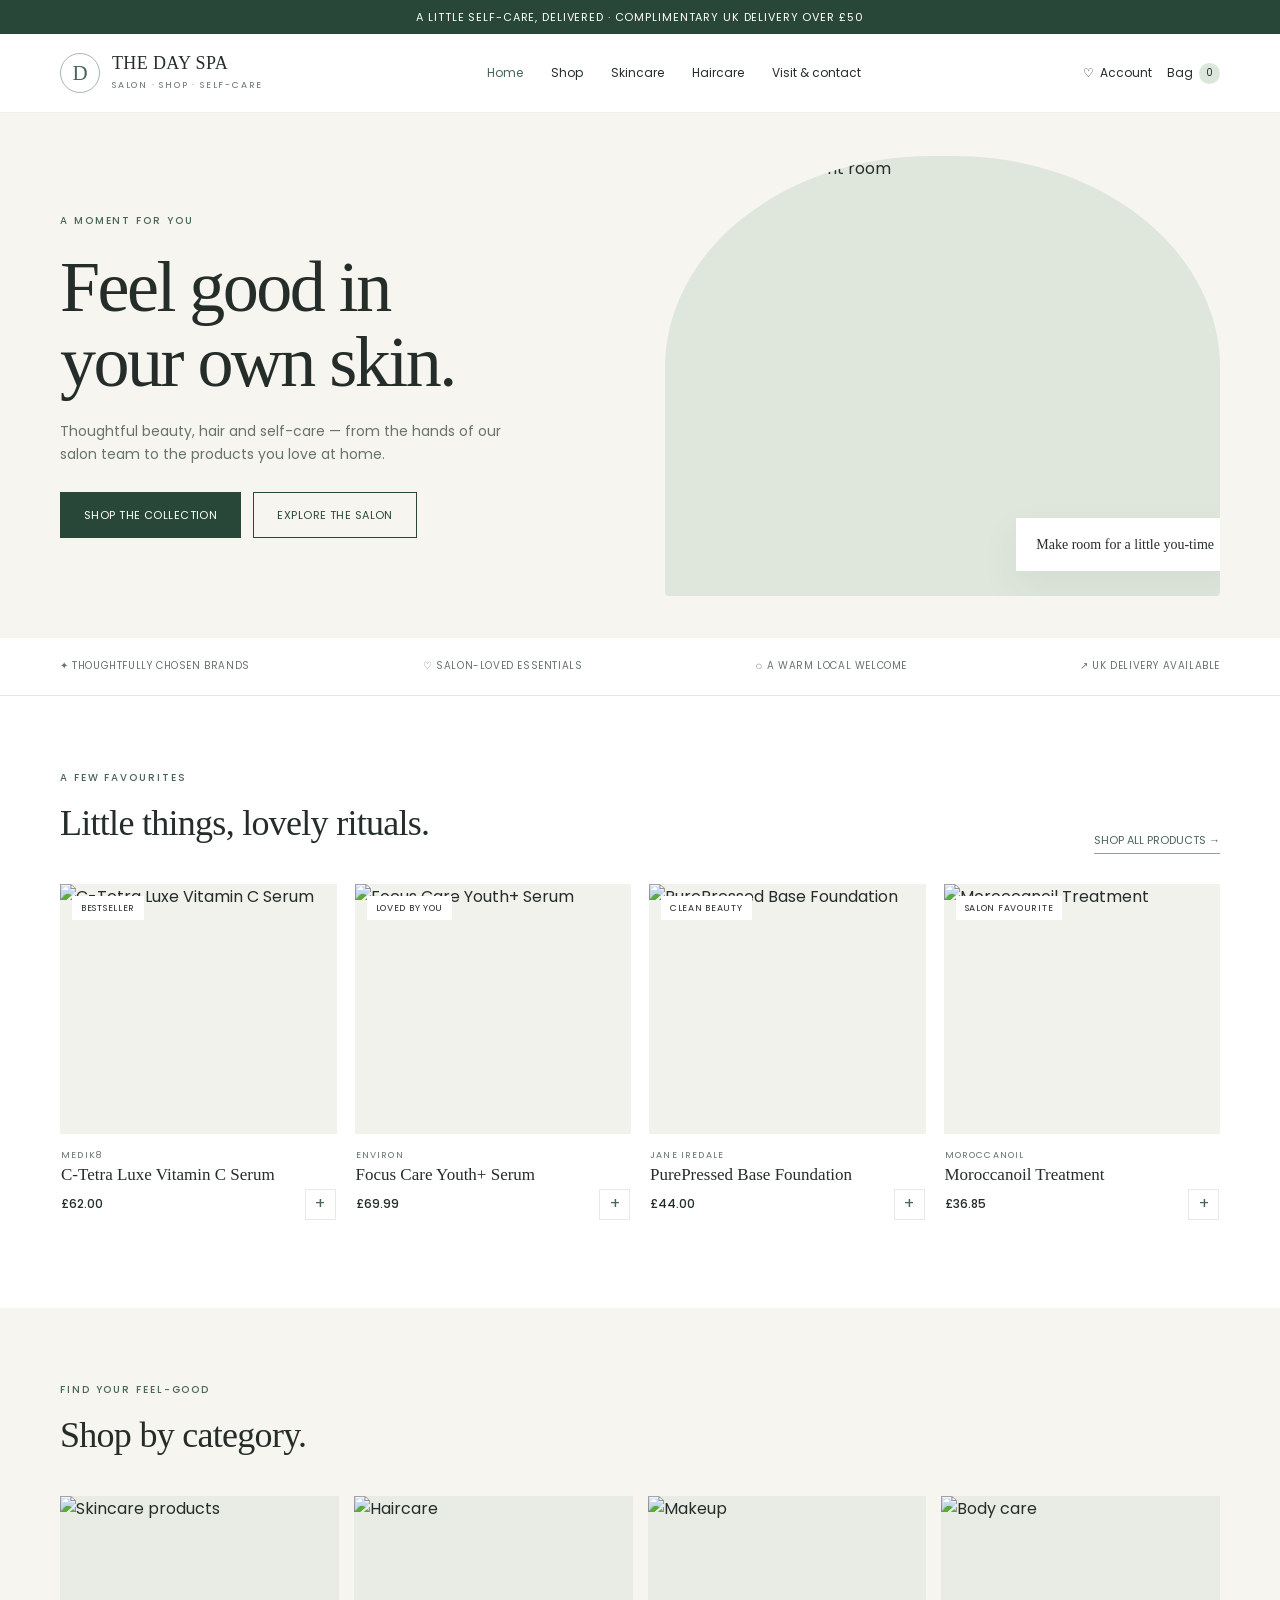
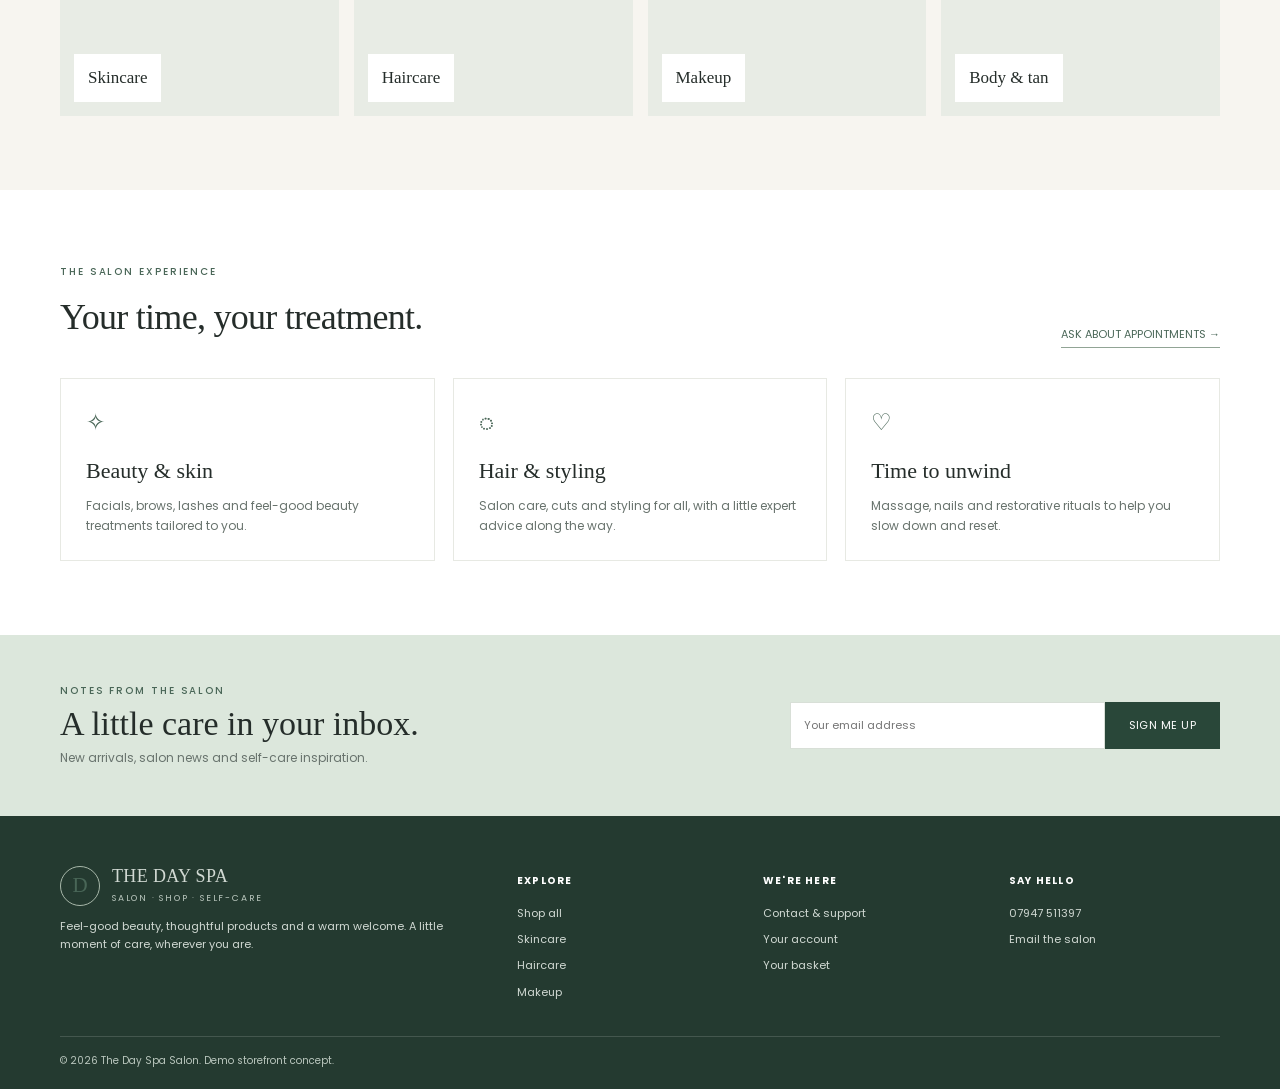
==== index.html @ 095abe60 "Add files via upload" ====
<!doctype html>
<html lang="en-GB">
  <head>
    <meta charset="utf-8">
    <meta name="viewport" content="width=device-width,initial-scale=1">
    <title>
      The Day Spa Salon | Beauty, Hair & Self-care
    </title>
    <link rel="preconnect" href="https://fonts.googleapis.com">
    <link rel="preconnect" href="https://fonts.gstatic.com" crossorigin>
    <link href="https://fonts.googleapis.com/css2?family=Poppins:wght@300;400;500;600&display=swap" rel="stylesheet">
    <link rel="stylesheet" href="styles.css">
    <script defer src="app.js">
    </script>
  </head>
  <body>
    <div class="announcement">
      A LITTLE SELF-CARE, DELIVERED · COMPLIMENTARY UK DELIVERY OVER £50
    </div>
    <header class="header">
      <div class="wrap headrow">
        <button class="menu-btn" data-menu aria-label="Open menu">
          ☰
        </button>
        <a class="brand" href="index.html">
          <span class="brandmark">
            D
          </span>
          <span class="brandname">
            THE DAY SPA
            <small>
              SALON · SHOP · SELF-CARE
            </small>
          </span>
        </a>
        <nav class="nav">
          <a class="active" href="index.html">
            Home
          </a>
          <a href="catalogue.html">
            Shop
          </a>
          <a href="catalogue.html?category=Skincare">
            Skincare
          </a>
          <a href="catalogue.html?category=Haircare">
            Haircare
          </a>
          <a href="support.html">
            Visit &amp; contact
          </a>
          <a class="mobile-account" href="account.html">
            Account
          </a>
        </nav>
        <div class="head-actions">
          <a class="iconlink account-link" href="account.html">
            ♡
            <span>
              Account
            </span>
          </a>
          <a class="iconlink" href="basket.html">
            Bag
            <span class="cartcount" data-cart-count>
              0
            </span>
          </a>
        </div>
      </div>
    </header>
    <main>
      <section class="hero">
        <div class="wrap hero-grid">
          <div class="hero-copy">
            <div class="eyebrow">
              A moment for you
            </div>
            <h1>
              Feel good in
              <br>
              your own skin.
            </h1>
            <p>
              Thoughtful beauty, hair and self-care — from the hands of our salon team to the products you love at home.
            </p>
            <div class="hero-buttons">
              <a class="btn" href="catalogue.html">
                SHOP THE COLLECTION
              </a>
              <a class="btn light" href="#salon">
                EXPLORE THE SALON
              </a>
            </div>
          </div>
          <div class="hero-image">
            <img src="https://images.unsplash.com/photo-1600334129128-685c5582fd35?auto=format&amp;fit=crop&amp;w=1100&amp;q=85" alt="Calm spa treatment room">
            <div class="hero-note">
              Make room for a little you-time
            </div>
          </div>
        </div>
      </section>
      <div class="trust">
        <div class="wrap trustrow">
          <span>
            ✦ Thoughtfully chosen brands
          </span>
          <span>
            ♡ Salon-loved essentials
          </span>
          <span>
            ◌ A warm local welcome
          </span>
          <span>
            ↗ UK delivery available
          </span>
        </div>
      </div>
      <section class="section">
        <div class="wrap">
          <div class="section-head">
            <div>
              <div class="eyebrow">
                A few favourites
              </div>
              <h2>
                Little things, lovely rituals.
              </h2>
            </div>
            <a class="text-link" href="catalogue.html">
              SHOP ALL PRODUCTS →
            </a>
          </div>
          <div class="grid" id="featured-products">
          </div>
        </div>
      </section>
      <section class="section soft">
        <div class="wrap">
          <div class="section-head">
            <div>
              <div class="eyebrow">
                Find your feel-good
              </div>
              <h2>
                Shop by category.
              </h2>
            </div>
          </div>
          <div class="category-grid">
            <a class="category-tile" href="catalogue.html?category=Skincare">
              <img src="https://images.unsplash.com/photo-1608248543803-ba4f8c70ae0b?auto=format&amp;fit=crop&amp;w=700&amp;q=80" alt="Skincare products">
              <span>
                Skincare
              </span>
            </a>
            <a class="category-tile" href="catalogue.html?category=Haircare">
              <img src="https://images.unsplash.com/photo-1527799820374-dcf8d9d4a388?auto=format&amp;fit=crop&amp;w=700&amp;q=80" alt="Haircare">
              <span>
                Haircare
              </span>
            </a>
            <a class="category-tile" href="catalogue.html?category=Makeup">
              <img src="https://images.unsplash.com/photo-1596462502278-27bfdc403348?auto=format&amp;fit=crop&amp;w=700&amp;q=80" alt="Makeup">
              <span>
                Makeup
              </span>
            </a>
            <a class="category-tile" href="catalogue.html?category=Body%20%26%20Tan">
              <img src="https://images.unsplash.com/photo-1611930022073-b7a4ba5fcccd?auto=format&amp;fit=crop&amp;w=700&amp;q=80" alt="Body care">
              <span>
                Body &amp; tan
              </span>
            </a>
          </div>
        </div>
      </section>
      <section class="section" id="salon">
        <div class="wrap">
          <div class="section-head">
            <div>
              <div class="eyebrow">
                The salon experience
              </div>
              <h2>
                Your time, your treatment.
              </h2>
            </div>
            <a href="support.html" class="text-link">
              ASK ABOUT APPOINTMENTS →
            </a>
          </div>
          <div class="service-grid">
            <article class="service-card">
              <div class="service-icon">
                ✧
              </div>
              <h3>
                Beauty &amp; skin
              </h3>
              <p>
                Facials, brows, lashes and feel-good beauty treatments tailored to you.
              </p>
            </article>
            <article class="service-card">
              <div class="service-icon">
                ◌
              </div>
              <h3>
                Hair &amp; styling
              </h3>
              <p>
                Salon care, cuts and styling for all, with a little expert advice along the way.
              </p>
            </article>
            <article class="service-card">
              <div class="service-icon">
                ♡
              </div>
              <h3>
                Time to unwind
              </h3>
              <p>
                Massage, nails and restorative rituals to help you slow down and reset.
              </p>
            </article>
          </div>
        </div>
      </section>
      <section class="newsletter">
        <div class="wrap newsrow">
          <div>
            <div class="eyebrow">
              Notes from the salon
            </div>
            <h2>
              A little care in your inbox.
            </h2>
            <p>
              New arrivals, salon news and self-care inspiration.
            </p>
          </div>
          <form class="subscribe" data-feedback-form="subscribe">
            <input required type="email" placeholder="Your email address" aria-label="Email address">
            <button class="btn">
              SIGN ME UP
            </button>
            <div class="notice hidden">
            </div>
          </form>
        </div>
      </section>
    </main>
    <footer class="footer">
      <div class="wrap">
        <div class="footer-grid">
          <div>
            <a class="brand" href="index.html">
              <span class="brandmark">
                D
              </span>
              <span class="brandname">
                THE DAY SPA
                <small>
                  SALON · SHOP · SELF-CARE
                </small>
              </span>
            </a>
            <p>
              Feel-good beauty, thoughtful products and a warm welcome. A little moment of care, wherever you are.
            </p>
          </div>
          <div>
            <h4>
              Explore
            </h4>
            <div class="foot-links">
              <a href="catalogue.html">
                Shop all
              </a>
              <a href="catalogue.html?category=Skincare">
                Skincare
              </a>
              <a href="catalogue.html?category=Haircare">
                Haircare
              </a>
              <a href="catalogue.html?category=Makeup">
                Makeup
              </a>
            </div>
          </div>
          <div>
            <h4>
              We're here
            </h4>
            <div class="foot-links">
              <a href="support.html">
                Contact &amp; support
              </a>
              <a href="account.html">
                Your account
              </a>
              <a href="basket.html">
                Your basket
              </a>
            </div>
          </div>
          <div>
            <h4>
              Say hello
            </h4>
            <div class="foot-links">
              <a href="tel:07947511397">
                07947 511397
              </a>
              <a href="mailto:hello@thedayspasalon.co.uk">
                Email the salon
              </a>
            </div>
          </div>
        </div>
        <div class="copyright">
          ©
          <span data-year>
          </span>
          The Day Spa Salon. Demo storefront concept.
        </div>
      </div>
    </footer>
    <div class="toast">
    </div>
  </body>
</html>
---- styles.css ----
:root {
  --ink:#252d2a;
  --muted:#68736d;
  --cream:#f7f5f0;
  --sage:#dce7dc;
  --green:#496657;
  --deep:#294739;
  --line:#e7e9e3;
  --white:#fff;
  --rose:#dca79c;
  --shadow:0 16px 40px #243d3010
}
* {
  box-sizing:border-box
}
html {
  scroll-behavior:smooth
}
body {
  margin:0;
  font-family:'Poppins',sans-serif;
  color:var(--ink);
  background:#fff;
  line-height:1.65
}
button,input,textarea,select {
  font:inherit
}
a {
  color:inherit;
  text-decoration:none
}
img {
  display:block;
  max-width:100%
}
.wrap {
  width:min(1160px,calc(100% - 44px));
  margin:auto
}
.announcement {
  background:var(--deep);
  color:#fff;
  text-align:center;
  padding:8px 16px;
  font-size:11px;
  letter-spacing:.08em
}
.header {
  background:#fff;
  position:sticky;
  top:0;
  z-index:20;
  border-bottom:1px solid #eef0eb
}
.headrow {
  height:78px;
  display:flex;
  align-items:center;
  justify-content:space-between;
  gap:28px
}
.brand {
  display:flex;
  align-items:center;
  gap:12px;
  min-width:205px
}
.brandmark {
  width:40px;
  height:40px;
  border:1px solid #a8b8aa;
  border-radius:50%;
  display:grid;
  place-items:center;
  color:var(--green);
  font-family:Georgia,serif;
  font-size:21px
}
.brandname {
  font-family:Georgia,serif;
  line-height:1.1;
  font-size:18px;
  letter-spacing:.02em
}
.brandname small {
  display:block;
  font:9px Poppins,sans-serif;
  letter-spacing:.2em;
  color:var(--muted);
  margin-top:5px
}
.nav {
  display:flex;
  gap:28px;
  align-items:center;
  font-size:12px
}
.nav a:hover,.nav a.active {
  color:var(--green)
}
.head-actions {
  display:flex;
  gap:15px;
  align-items:center;
  font-size:12px
}
.iconlink {
  display:flex;
  gap:6px;
  align-items:center
}
.cartcount {
  border-radius:50%;
  background:var(--sage);
  min-width:21px;
  height:21px;
  display:inline-grid;
  place-items:center;
  font-size:10px
}
.menu-btn {
  display:none;
  border:0;
  background:none;
  font-size:23px
}
.hero {
  background:var(--cream);
  overflow:hidden
}
.hero-grid {
  display:grid;
  grid-template-columns:1fr 1fr;
  min-height:525px;
  align-items:center;
  gap:50px
}
.hero-copy {
  padding:70px 0
}
.eyebrow {
  font-size:10px;
  text-transform:uppercase;
  letter-spacing:.19em;
  color:var(--green);
  font-weight:500
}
.hero h1 {
  font-family:Georgia,serif;
  font-size:clamp(43px,6vw,72px);
  font-weight:400;
  line-height:1.04;
  letter-spacing:-.035em;
  margin:20px 0
}
.hero p {
  max-width:460px;
  color:var(--muted);
  font-size:14px
}
.btn {
  display:inline-flex;
  align-items:center;
  justify-content:center;
  background:var(--deep);
  color:white;
  border:1px solid var(--deep);
  padding:13px 23px;
  font-size:11px;
  letter-spacing:.04em;
  cursor:pointer;
  transition:.2s
}
.btn:hover {
  background:#3e604b
}
.btn.light {
  background:transparent;
  color:var(--deep)
}
.btn.small {
  padding:10px 15px
}
.hero-buttons {
  display:flex;
  gap:12px;
  margin-top:26px;
  flex-wrap:wrap
}
.hero-image {
  height:440px;
  position:relative;
  border-radius:48% 48% 4px 4px;
  overflow:hidden;
  background:#dfe7dc
}
.hero-image img {
  width:100%;
  height:100%;
  object-fit:cover
}
.hero-note {
  position:absolute;
  right:-14px;
  bottom:25px;
  background:white;
  padding:15px 20px;
  box-shadow:var(--shadow);
  font-family:Georgia,serif;
  font-size:14px
}
.trust {
  border-bottom:1px solid var(--line);
  padding:20px 0
}
.trustrow {
  display:flex;
  justify-content:space-between;
  gap:20px;
  text-align:center;
  color:var(--muted);
  font-size:10px;
  letter-spacing:.06em;
  text-transform:uppercase
}
.trustrow span {
  display:flex;
  align-items:center;
  gap:9px
}
.section {
  padding:74px 0
}
.section.soft {
  background:var(--cream)
}
.section-head {
  display:flex;
  justify-content:space-between;
  align-items:end;
  gap:20px;
  margin-bottom:30px
}
.section h2,.page-title {
  font-family:Georgia,serif;
  font-weight:400;
  letter-spacing:-.02em
}
.section h2 {
  font-size:36px;
  margin:8px 0 0
}
.text-link {
  font-size:11px;
  color:var(--green);
  border-bottom:1px solid #91a495;
  padding-bottom:3px
}
.grid {
  display:grid;
  grid-template-columns:repeat(4,1fr);
  gap:18px
}
.product-card {
  min-width:0
}
.product-img {
  display:block;
  height:250px;
  background:#f2f2ec;
  position:relative;
  overflow:hidden
}
.product-img img {
  width:100%;
  height:100%;
  object-fit:cover;
  transition:transform .5s
}
.product-card:hover .product-img img {
  transform:scale(1.04)
}
.badge {
  position:absolute;
  top:12px;
  left:12px;
  background:#fff;
  padding:5px 9px;
  font-size:9px;
  letter-spacing:.08em;
  text-transform:uppercase
}
.product-info {
  padding:14px 1px
}
.product-brand {
  font-size:9px;
  color:var(--muted);
  letter-spacing:.13em;
  text-transform:uppercase
}
.product-title {
  font-family:Georgia,serif;
  font-size:17px;
  line-height:1.35;
  margin:5px 0 8px
}
.price {
  font-size:12px;
  font-weight:500
}
.card-bottom {
  display:flex;
  align-items:center;
  justify-content:space-between
}
.add-mini {
  width:31px;
  height:31px;
  border:1px solid var(--line);
  background:#fff;
  color:var(--green);
  cursor:pointer
}
.add-mini:hover {
  background:var(--sage)
}
.category-grid {
  display:grid;
  grid-template-columns:repeat(4,1fr);
  gap:15px
}
.category-tile {
  height:220px;
  position:relative;
  overflow:hidden;
  background:#e8ece5
}
.category-tile img {
  width:100%;
  height:100%;
  object-fit:cover;
  transition:.4s
}
.category-tile:hover img {
  transform:scale(1.04)
}
.category-tile span {
  position:absolute;
  bottom:14px;
  left:14px;
  background:white;
  padding:10px 14px;
  font-family:Georgia,serif;
  font-size:17px
}
.service-grid {
  display:grid;
  grid-template-columns:repeat(3,1fr);
  gap:18px
}
.service-card {
  padding:25px;
  border:1px solid var(--line);
  background:white
}
.service-icon {
  font-size:23px;
  color:var(--green)
}
.service-card h3 {
  font-family:Georgia,serif;
  font-weight:400;
  font-size:22px;
  margin:12px 0 6px
}
.service-card p {
  font-size:12px;
  color:var(--muted);
  margin:0
}
.newsletter {
  background:var(--sage);
  padding:48px 0
}
.newsrow {
  display:flex;
  align-items:center;
  justify-content:space-between;
  gap:28px
}
.newsrow h2 {
  font:34px Georgia,serif;
  margin:5px 0
}
.newsrow p {
  font-size:12px;
  color:var(--muted);
  margin:0
}
.subscribe {
  display:flex;
  max-width:430px;
  width:100%
}
.subscribe input {
  flex:1;
  min-width:0;
  background:#fff;
  border:1px solid #d8dfd7;
  padding:13px;
  font-size:11px
}
.footer {
  background:#243a30;
  color:white;
  padding:50px 0 20px
}
.footer-grid {
  display:grid;
  grid-template-columns:2fr 1fr 1fr 1fr;
  gap:35px
}
.footer .brandname small {
  color:#b9c6bd
}
.footer p,.footer a {
  font-size:11px;
  color:#d1d9d3
}
.footer h4 {
  font-size:10px;
  text-transform:uppercase;
  letter-spacing:.12em;
  margin:7px 0 15px
}
.foot-links {
  display:grid;
  gap:8px
}
.copyright {
  border-top:1px solid #ffffff25;
  margin-top:35px;
  padding-top:16px;
  color:#b9c6bd;
  font-size:10px
}
.page-hero {
  background:var(--cream);
  padding:55px 0
}
.page-title {
  font-size:clamp(38px,5vw,56px);
  margin:8px 0
}
.page-lede {
  color:var(--muted);
  font-size:13px;
  max-width:590px
}
.crumb {
  font-size:10px;
  color:var(--muted);
  margin-bottom:10px
}
.catalog-layout {
  display:grid;
  grid-template-columns:205px 1fr;
  gap:35px
}
.filters h3 {
  font:20px Georgia,serif;
  margin:0 0 14px
}
.filter-group {
  border-bottom:1px solid var(--line);
  padding:15px 0
}
.filter-group button {
  display:block;
  background:none;
  border:0;
  color:var(--muted);
  font-size:11px;
  padding:7px 0;
  cursor:pointer;
  text-align:left;
  width:100%
}
.filter-group button:hover,.filter-group button.selected {
  color:var(--deep);
  font-weight:500
}
.catalog-tools {
  display:flex;
  justify-content:space-between;
  align-items:center;
  margin-bottom:20px;
  font-size:11px;
  color:var(--muted)
}
.catalog-tools select {
  border:1px solid var(--line);
  padding:9px;
  background:white;
  font-size:11px
}
.catalog-grid {
  grid-template-columns:repeat(3,1fr)
}
.product-detail {
  display:grid;
  grid-template-columns:1.05fr .95fr;
  gap:65px;
  align-items:start
}
.detail-photo {
  height:550px;
  background:var(--cream)
}
.detail-photo img {
  width:100%;
  height:100%;
  object-fit:cover
}
.detail-copy {
  padding-top:22px
}
.detail-copy h1 {
  font:46px/1.15 Georgia,serif;
  margin:10px 0
}
.detail-copy .price {
  font-size:17px;
  margin:18px 0
}
.detail-copy p {
  font-size:13px;
  color:var(--muted)
}
.quantity {
  display:flex;
  align-items:center;
  border:1px solid var(--line);
  width:max-content;
  margin:23px 0
}
.quantity button {
  border:0;
  background:white;
  width:37px;
  height:39px;
  cursor:pointer
}
.quantity span {
  min-width:28px;
  text-align:center;
  font-size:12px
}
.detail-actions {
  display:flex;
  gap:10px;
  flex-wrap:wrap
}
.detail-meta {
  border-top:1px solid var(--line);
  margin-top:25px;
  padding-top:16px;
  font-size:10px;
  color:var(--muted)
}
.basket-layout {
  display:grid;
  grid-template-columns:1fr 330px;
  gap:35px
}
.basket-item {
  display:grid;
  grid-template-columns:95px 1fr auto;
  gap:18px;
  padding:18px 0;
  border-bottom:1px solid var(--line);
  align-items:center
}
.basket-item img {
  width:95px;
  height:102px;
  object-fit:cover;
  background:var(--cream)
}
.basket-item h3 {
  font:18px Georgia,serif;
  margin:0 0 5px
}
.basket-item p {
  font-size:10px;
  color:var(--muted);
  margin:0
}
.basket-item .quantity {
  margin:9px 0 0
}
.remove {
  background:none;
  border:0;
  color:var(--muted);
  font-size:10px;
  text-decoration:underline;
  cursor:pointer
}
.summary {
  background:var(--cream);
  padding:25px;
  height:max-content
}
.summary h2 {
  font:25px Georgia,serif;
  margin:0 0 20px
}
.sumline {
  display:flex;
  justify-content:space-between;
  font-size:11px;
  margin:12px 0
}
.sumtotal {
  border-top:1px solid #dfe2dc;
  padding-top:14px;
  font-weight:600
}
.summary .btn {
  width:100%;
  margin-top:14px
}
.empty {
  text-align:center;
  padding:65px 20px;
  background:var(--cream)
}
.empty h2 {
  font:30px Georgia,serif
}
.form-layout {
  display:grid;
  grid-template-columns:1fr 1fr;
  gap:55px
}
.form-card {
  padding:32px;
  background:var(--cream)
}
.form-card h2 {
  font:29px Georgia,serif;
  margin:0 0 10px
}
.form-card p {
  font-size:12px;
  color:var(--muted)
}
.field {
  margin:16px 0
}
.field label {
  display:block;
  font-size:10px;
  margin-bottom:6px
}
.field input,.field textarea,.field select {
  width:100%;
  border:1px solid #dfe3dc;
  padding:12px;
  background:white;
  font-size:11px;
  outline-color:#8da291
}
.field textarea {
  min-height:120px;
  resize:vertical
}
.form-note {
  font-size:10px;
  color:var(--muted);
  margin-top:12px
}
.contact-details {
  display:grid;
  gap:14px;
  margin-top:24px
}
.contact-details div {
  padding:16px;
  background:var(--cream);
  font-size:12px
}
.contact-details small {
  display:block;
  color:var(--muted);
  font-size:12px
}
.account-tabs {
  display:flex;
  gap:22px;
  border-bottom:1px solid var(--line);
  margin-bottom:20px
}
.account-tabs button {
  border:0;
  background:white;
  padding:10px 0;
  font-size:11px;
  color:var(--muted);
  cursor:pointer
}
.account-tabs button.active {
  color:var(--deep);
  border-bottom:2px solid var(--green)
}
.hidden {
  display:none!important
}
.notice {
  padding:11px 14px;
  background:#e5f0e6;
  color:#345642;
  font-size:11px;
  margin:14px 0
}
.qty-inline {
  display:flex;
  align-items:center;
  gap:9px;
  font-size:11px
}
.qty-inline button {
  border:1px solid var(--line);
  background:white;
  width:24px;
  height:24px;
  cursor:pointer
}
.toast {
  position:fixed;
  bottom:20px;
  right:20px;
  padding:13px 18px;
  background:var(--deep);
  color:white;
  font-size:11px;
  z-index:40;
  box-shadow:var(--shadow);
  opacity:0;
  transform:translateY(8px);
  transition:.25s;
  pointer-events:none
}
.toast.show {
  opacity:1;
  transform:none
}
.mobile-nav {
  display:none
}
@media(max-width:900px) {
  .nav {
    gap:14px
  }
  .headrow {
    gap:15px
  }
  .brand {
    min-width:auto
  }
  .grid {
    grid-template-columns:repeat(2,1fr)
  }
  .catalog-grid {
    grid-template-columns:repeat(2,1fr)
  }
  .product-img {
    height:290px
  }
  .category-tile {
    height:185px
  }
  .product-detail {
    gap:35px
  }
  .detail-photo {
    height:480px
  }
  .footer-grid {
    grid-template-columns:2fr 1fr 1fr
  }
  .basket-layout {
    grid-template-columns:1fr 280px
  }
  
}
@media(max-width:680px) {
  .wrap {
    width:min(100% - 32px,520px)
  }
  .announcement {
    font-size:9px
  }
  .headrow {
    height:65px
  }
  .brandmark {
    width:35px;
    height:35px
  }
  .brandname {
    font-size:16px
  }
  .menu-btn {
    display:block
  }
  .nav {
    display:none;
    position:absolute;
    top:65px;
    left:0;
    right:0;
    background:white;
    padding:16px 22px 22px;
    box-shadow:var(--shadow);
    flex-direction:column;
    align-items:stretch;
    gap:0
  }
  .nav.open {
    display:flex
  }
  .nav a {
    padding:11px 0;
    border-bottom:1px solid var(--line)
  }
  .head-actions .account-link {
    display:flex
  }
  .head-actions .account-link span {
    display:none
  }
  .head-actions {
    gap:10px
  }
  .hero-grid {
    grid-template-columns:1fr;
    gap:12px;
    padding-bottom:30px
  }
  .hero-copy {
    padding:45px 0 12px
  }
  .hero h1 {
    font-size:52px
  }
  .hero-image {
    height:300px;
    width:88%;
    margin:0 auto
  }
  .hero-note {
    right:-16px
  }
  .trustrow {
    display:grid;
    grid-template-columns:1fr 1fr;
    gap:12px
  }
  .section {
    padding:52px 0
  }
  .section h2 {
    font-size:30px
  }
  .section-head {
    align-items:start;
    flex-direction:column;
    gap:10px
  }
  .grid {
    gap:12px
  }
  .product-img {
    height:205px
  }
  .product-title {
    font-size:15px
  }
  .category-grid {
    grid-template-columns:1fr 1fr;
    gap:10px
  }
  .category-tile {
    height:155px
  }
  .category-tile span {
    font-size:14px;
    left:8px;
    bottom:8px;
    padding:8px
  }
  .service-grid {
    grid-template-columns:1fr
  }
  .newsrow {
    display:block
  }
  .subscribe {
    margin-top:18px
  }
  .footer-grid {
    grid-template-columns:1fr 1fr;
    gap:27px
  }
  .footer-grid>div:first-child {
    grid-column:1/-1
  }
  .page-hero {
    padding:38px 0
  }
  .catalog-layout {
    grid-template-columns:1fr;
    gap:15px
  }
  .filters {
    display:flex;
    overflow:auto;
    gap:8px;
    padding-bottom:5px
  }
  .filter-group {
    border:0;
    padding:0;
    flex:none
  }
  .filters h3 {
    display:none
  }
  .filter-group button {
    border:1px solid var(--line);
    padding:8px 12px;
    white-space:nowrap
  }
  .catalog-tools {
    font-size:10px
  }
  .catalog-grid {
    gap:12px
  }
  .catalog-grid .product-img {
    height:195px
  }
  .product-detail {
    grid-template-columns:1fr;
    gap:20px
  }
  .detail-photo {
    height:min(110vw,440px)
  }
  .detail-copy {
    padding-top:0
  }
  .detail-copy h1 {
    font-size:38px
  }
  .basket-layout {
    grid-template-columns:1fr
  }
  .basket-item {
    grid-template-columns:72px 1fr auto;
    gap:12px
  }
  .basket-item img {
    width:72px;
    height:82px
  }
  .basket-item h3 {
    font-size:16px
  }
  .summary {
    order:2
  }
  .form-layout {
    grid-template-columns:1fr;
    gap:25px
  }
  .form-card {
    padding:24px
  }
  .hero-buttons .btn {
    flex:1
  }
  .brandname small {
    font-size:8px
  }
  
}
.promo-form {
  border-top:1px solid #dfe2dc;
  border-bottom:1px solid #dfe2dc;
  padding:13px 0;
  margin:14px 0
}
.promo-form label {
  display:block;
  font-size:10px;
  margin-bottom:7px
}
.promo-entry {
  display:flex;
  gap:7px
}
.promo-entry input {
  min-width:0;
  flex:1;
  border:1px solid #dfe3dc;
  padding:10px;
  font-size:11px
}
.promo-entry .btn {
  margin:0!important
}
.promo-form .form-note {
  margin-bottom:0
}
.mobile-account {
  display:none
}
.optional {
  color:var(--muted);
  font-weight:400
}
.promo-entry .btn {
  width:auto;
  min-width:84px;
  flex:0 0 auto;
  margin:0!important
}
@media(max-width:680px) {
  .mobile-account {
    display:block
  }
  .head-actions .account-link {
    display:none
  }
  .promo-entry {
    align-items:stretch
  }
  .promo-entry input {
    width:100%;
    min-width:0
  }
  .promo-entry .btn {
    width:auto
  }
  
}


@media(max-width:680px){.basket-item{grid-template-columns:60px minmax(0,1fr);gap:10px 12px;align-items:start}.basket-item img{width:60px;height:72px}.basket-item>div:nth-child(2){min-width:0}.basket-item h3{overflow-wrap:anywhere}.basket-item>div:last-child{grid-column:2;display:flex;align-items:center;gap:12px;text-align:left!important}.basket-item .quantity{margin-top:8px}}
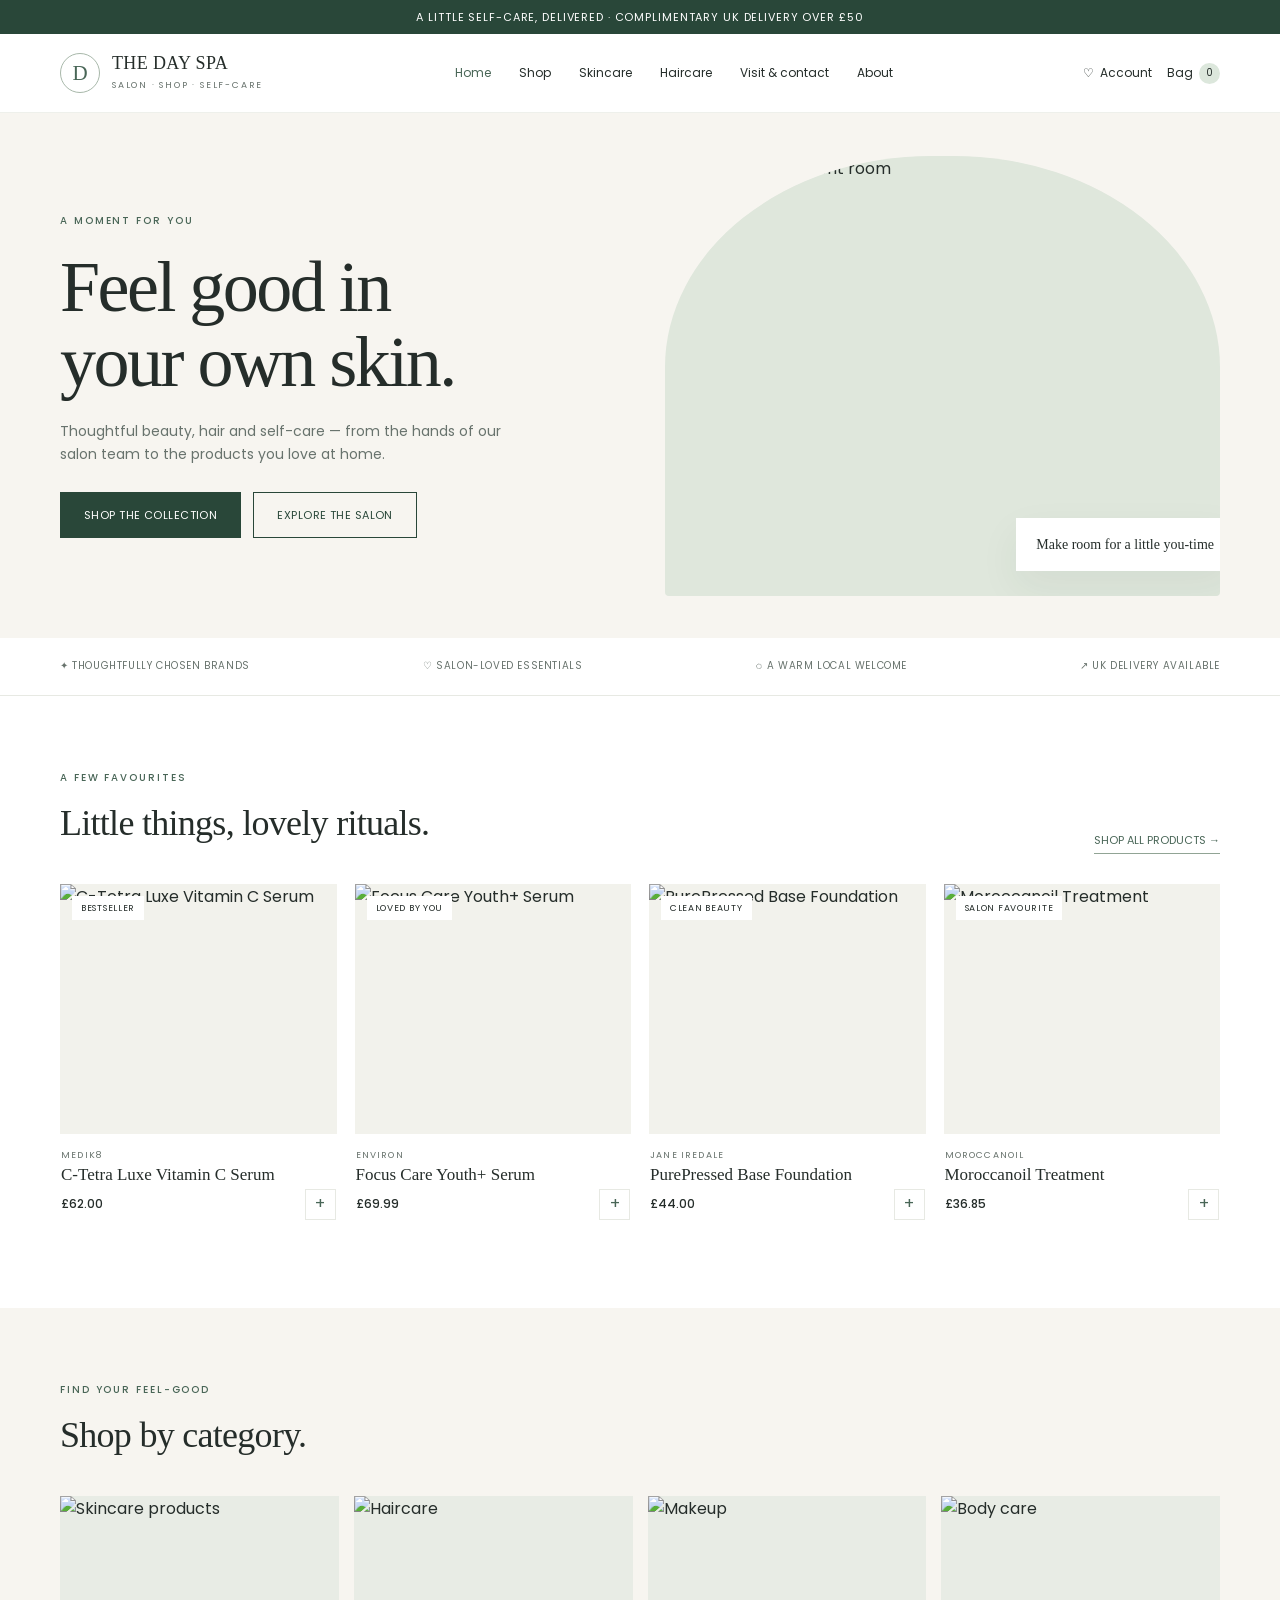
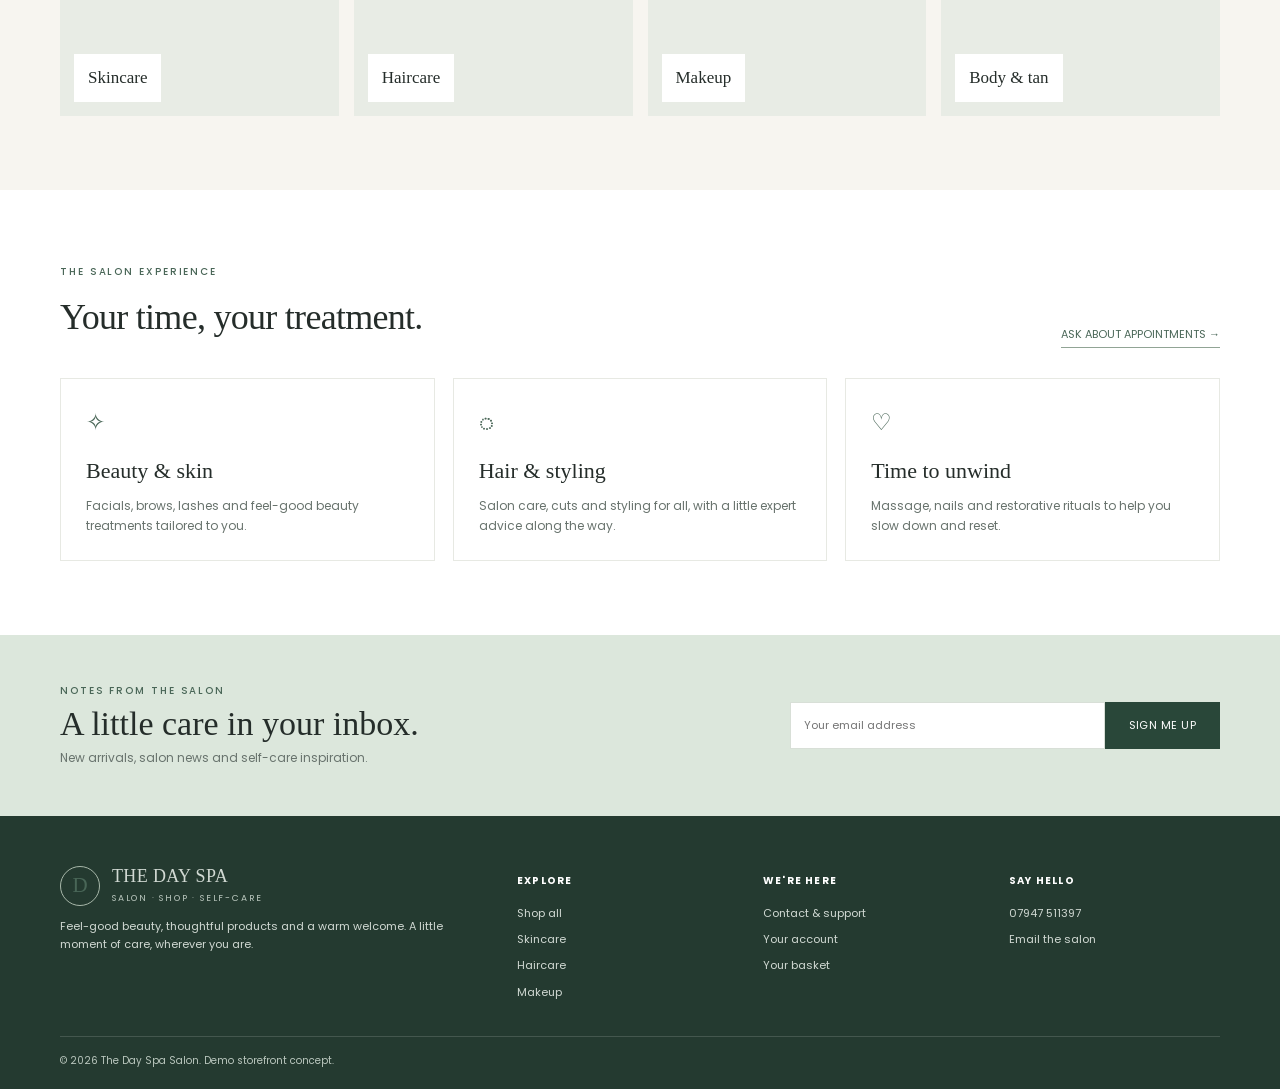
==== commit b61dd0dc: "Add files via upload" ====
--- a/index.html
+++ b/index.html
@@ -49,6 +49,7 @@
           <a href="support.html">
             Visit &amp; contact
           </a>
+          <a href="about.html">About</a>
           <a class="mobile-account" href="account.html">
             Account
           </a>
--- a/styles.css
+++ b/styles.css
@@ -1062,4 +1062,138 @@
 
 
 @media(max-width:680px){.basket-item{grid-template-columns:60px minmax(0,1fr);gap:10px 12px;align-items:start}.basket-item img{width:60px;height:72px}.basket-item>div:nth-child(2){min-width:0}.basket-item h3{overflow-wrap:anywhere}.basket-item>div:last-child{grid-column:2;display:flex;align-items:center;gap:12px;text-align:left!important}.basket-item .quantity{margin-top:8px}}
-
+
+
+
+
+
+
+
+
+
+
+
+
+
+
+
+
+
+
+
+
+
+
+
+
+
+
+
+.about-layout {
+  display: grid;
+  grid-template-columns: 1.2fr 0.8fr;
+  gap: 60px;
+  align-items: center;
+}
+
+.about-copy h2,
+.about-note h2 {
+  font: 38px/1.2 Georgia, serif;
+  font-weight: 400;
+  margin: 12px 0 20px;
+}
+
+.about-copy p,
+.about-note p {
+  color: var(--muted);
+  font-size: 13px;
+  margin: 0 0 18px;
+}
+
+.about-copy .btn {
+  margin-top: 10px;
+}
+
+.about-note {
+  background: var(--sage);
+  padding: 38px;
+  min-height: 330px;
+  display: flex;
+  flex-direction: column;
+  align-items: flex-start;
+  justify-content: center;
+}
+
+.about-note-mark {
+  width: 48px;
+  height: 48px;
+  display: grid;
+  place-items: center;
+  border: 1px solid #a8b8aa;
+  border-radius: 50%;
+  color: var(--green);
+  font: 24px Georgia, serif;
+  margin-bottom: 24px;
+}
+
+.brand-list {
+  list-style: none;
+  padding: 0;
+  margin: 0;
+  display: grid;
+  grid-template-columns: repeat(5, minmax(0, 1fr));
+  border-top: 1px solid var(--line);
+  border-left: 1px solid var(--line);
+}
+
+.brand-list li {
+  min-height: 76px;
+  display: grid;
+  place-items: center;
+  padding: 14px;
+  border-right: 1px solid var(--line);
+  border-bottom: 1px solid var(--line);
+  background: #fff;
+  font: 17px Georgia, serif;
+  text-align: center;
+}
+
+.about-cta {
+  margin-top: 30px;
+  display: flex;
+  align-items: center;
+  justify-content: space-between;
+  gap: 20px;
+}
+
+.about-cta p {
+  color: var(--muted);
+  font-size: 12px;
+  margin: 0;
+}
+
+@media (max-width: 680px) {
+  .about-layout {
+    grid-template-columns: 1fr;
+    gap: 28px;
+  }
+
+  .about-copy h2,
+  .about-note h2 {
+    font-size: 32px;
+  }
+
+  .about-note {
+    padding: 28px;
+    min-height: 280px;
+  }
+
+  .brand-list {
+    grid-template-columns: repeat(2, minmax(0, 1fr));
+  }
+
+  .about-cta {
+    align-items: flex-start;
+    flex-direction: column;
+  }
+}
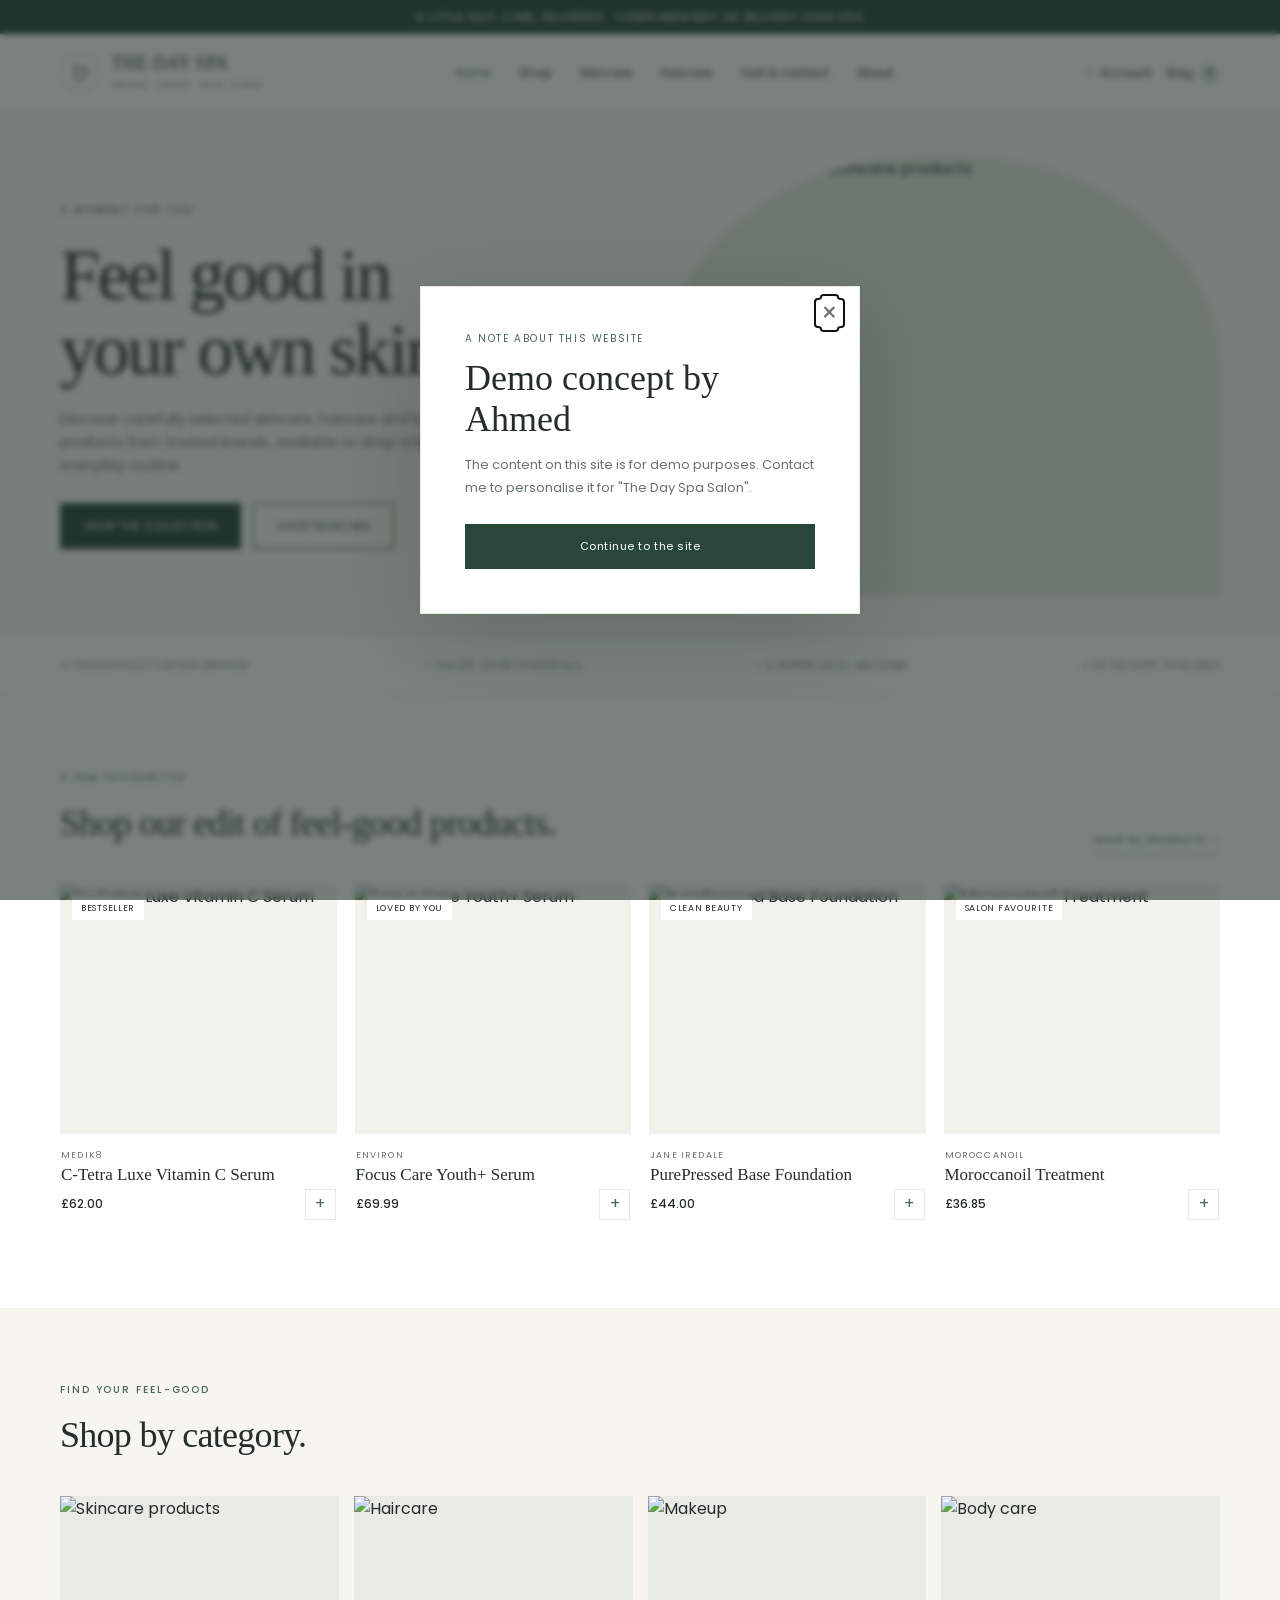
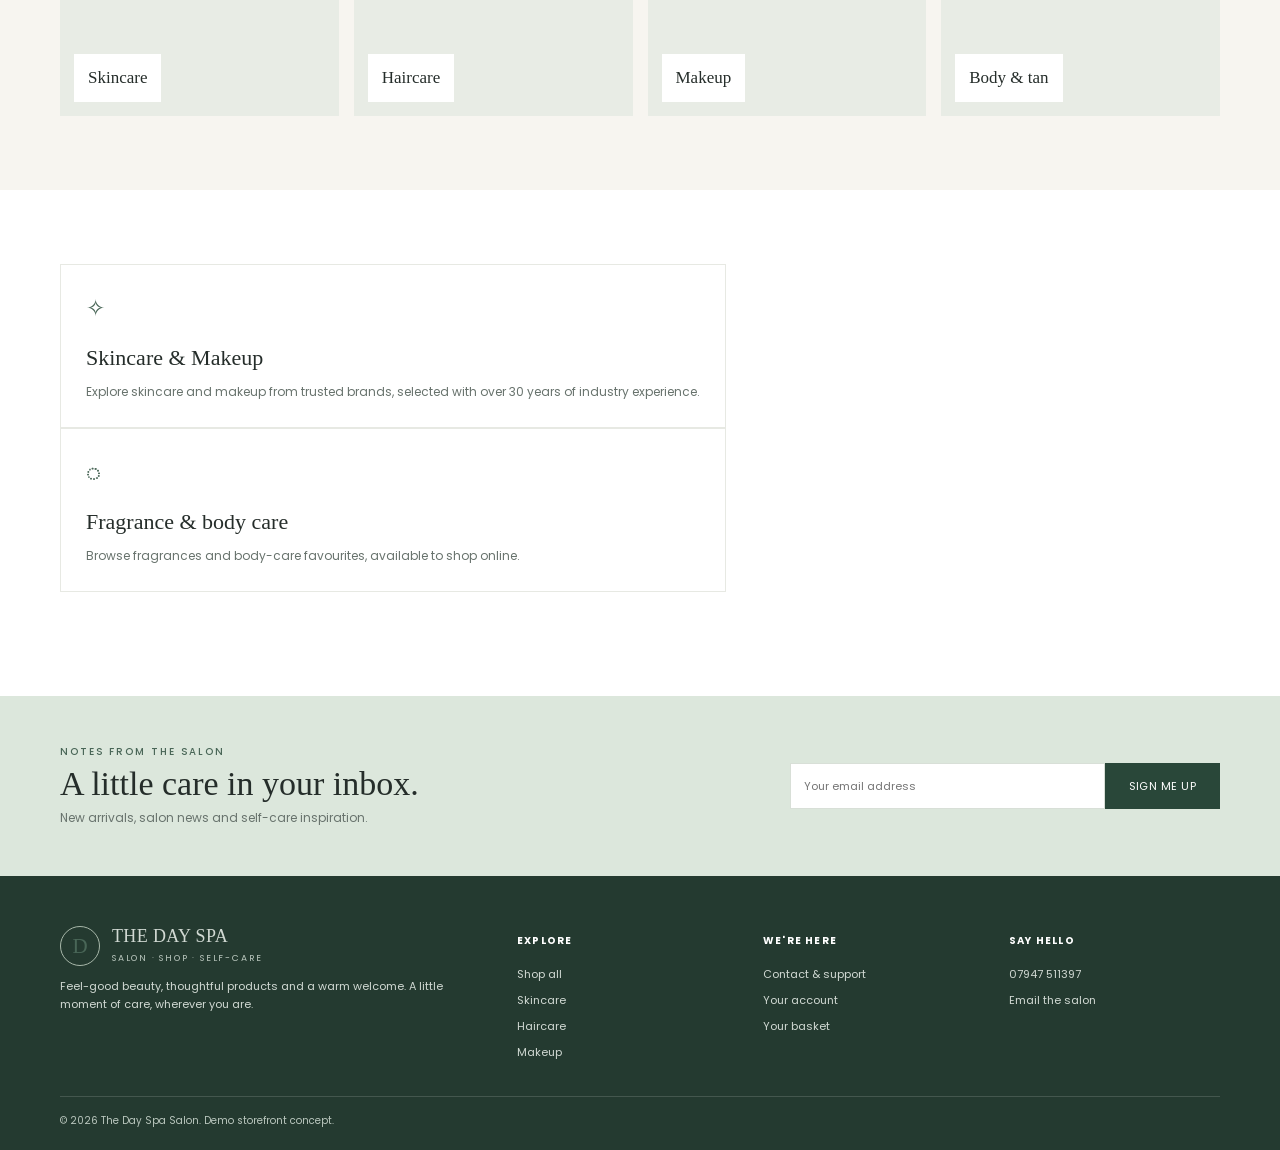
==== commit 57656ab6: "Add files via upload" ====
--- a/index.html
+++ b/index.html
@@ -13,6 +13,151 @@
     <script defer src="app.js">
     </script>
   </head>
+
+
+
+
+
+
+
+
+
+
+
+
+
+
+
+
+
+
+<dialog id="demo-notice" aria-labelledby="demo-notice-title">
+  <button class="demo-notice-close" type="button" aria-label="Close notice">×</button>
+  <p class="demo-notice-label">A note about this website</p>
+  <h2 id="demo-notice-title">Demo concept by Ahmed</h2>
+  <p>
+    The content on this site is for demo purposes. Contact me to personalise
+    it for "The Day Spa Salon".
+  </p>
+  <button class="demo-notice-button" type="button">Continue to the site</button>
+</dialog>
+
+<style>
+  #demo-notice {
+    position: relative;
+    width: min(92vw, 440px);
+    max-width: none;
+    padding: clamp(28px, 6vw, 44px);
+    border: 1px solid #e7e9e3;
+    background: #fff;
+    color: #252d2a;
+    box-shadow: 0 24px 80px #18271f30;
+    font-family: "Poppins", sans-serif;
+  }
+
+  #demo-notice::backdrop {
+    background: rgb(28 40 33 / 58%);
+    backdrop-filter: blur(3px);
+  }
+
+  .demo-notice-close {
+    position: absolute;
+    top: 12px;
+    right: 15px;
+    border: 0;
+    background: transparent;
+    color: #68736d;
+    font: 26px/1 "Poppins", sans-serif;
+    cursor: pointer;
+  }
+
+  .demo-notice-label {
+    margin: 0 0 10px;
+    color: #496657;
+    font-size: 10px;
+    letter-spacing: 0.16em;
+    text-transform: uppercase;
+  }
+
+  #demo-notice h2 {
+    margin: 0 0 12px;
+    font: 36px/1.15 Georgia, serif;
+    font-weight: 400;
+  }
+
+  #demo-notice p:not(.demo-notice-label) {
+    margin: 0;
+    color: #68736d;
+    font-size: 13px;
+    line-height: 1.8;
+  }
+
+  .demo-notice-button {
+    width: 100%;
+    margin-top: 24px;
+    padding: 13px 18px;
+    border: 1px solid #294739;
+    background: #294739;
+    color: #fff;
+    font: 11px "Poppins", sans-serif;
+    letter-spacing: 0.05em;
+    cursor: pointer;
+  }
+
+  .demo-notice-button:hover {
+    background: #3e604b;
+  }
+
+  @media (max-width: 420px) {
+    #demo-notice h2 {
+      font-size: 30px;
+    }
+  }
+</style>
+
+<script>
+  const demoNotice = document.querySelector("#demo-notice");
+
+  function showDemoNotice() {
+    if (demoNotice && !demoNotice.open) {
+      demoNotice.showModal();
+    }
+  }
+
+  document
+    .querySelector(".demo-notice-close")
+    .addEventListener("click", () => demoNotice.close());
+
+  document
+    .querySelector(".demo-notice-button")
+    .addEventListener("click", () => demoNotice.close());
+
+  showDemoNotice();
+</script>
+
+
+
+
+
+
+
+
+
+
+
+
+
+
+
+
+
+
+
+
+
+
+
+
   <body>
     <div class="announcement">
       A LITTLE SELF-CARE, DELIVERED · COMPLIMENTARY UK DELIVERY OVER £50
@@ -83,22 +228,19 @@
               your own skin.
             </h1>
             <p>
-              Thoughtful beauty, hair and self-care — from the hands of our salon team to the products you love at home.
+              Discover carefully selected skincare, haircare and beauty products from trusted brands, available to shop online for your everyday routine.
             </p>
             <div class="hero-buttons">
               <a class="btn" href="catalogue.html">
                 SHOP THE COLLECTION
               </a>
               <a class="btn light" href="#salon">
-                EXPLORE THE SALON
+                SHOP SKINCARE
               </a>
             </div>
           </div>
           <div class="hero-image">
-            <img src="https://images.unsplash.com/photo-1600334129128-685c5582fd35?auto=format&amp;fit=crop&amp;w=1100&amp;q=85" alt="Calm spa treatment room">
-            <div class="hero-note">
-              Make room for a little you-time
-            </div>
+        <img src="https://images.unsplash.com/photo-1608248543803-ba4f8c70ae0b?auto=format&amp;fit=crop&amp;w=1100&amp;q=85" alt="Carefully selected skincare products" >
           </div>
         </div>
       </section>
@@ -126,7 +268,7 @@
                 A few favourites
               </div>
               <h2>
-                Little things, lovely rituals.
+                Shop our edit of feel-good products.
               </h2>
             </div>
             <a class="text-link" href="catalogue.html">
@@ -181,27 +323,16 @@
         <div class="wrap">
           <div class="section-head">
             <div>
-              <div class="eyebrow">
-                The salon experience
-              </div>
-              <h2>
-                Your time, your treatment.
-              </h2>
-            </div>
-            <a href="support.html" class="text-link">
-              ASK ABOUT APPOINTMENTS →
-            </a>
-          </div>
-          <div class="service-grid">
+             
             <article class="service-card">
               <div class="service-icon">
                 ✧
               </div>
               <h3>
-                Beauty &amp; skin
+                Skincare &amp; Makeup
               </h3>
               <p>
-                Facials, brows, lashes and feel-good beauty treatments tailored to you.
+                Explore skincare and makeup from trusted brands, selected with over 30 years of industry experience.
               </p>
             </article>
             <article class="service-card">
@@ -209,25 +340,13 @@
                 ◌
               </div>
               <h3>
-                Hair &amp; styling
+                Fragrance &amp; body care
               </h3>
               <p>
-                Salon care, cuts and styling for all, with a little expert advice along the way.
+                Browse fragrances and body-care favourites, available to shop online.
               </p>
             </article>
-            <article class="service-card">
-              <div class="service-icon">
-                ♡
-              </div>
-              <h3>
-                Time to unwind
-              </h3>
-              <p>
-                Massage, nails and restorative rituals to help you slow down and reset.
-              </p>
-            </article>
-          </div>
-        </div>
+            </div>
       </section>
       <section class="newsletter">
         <div class="wrap newsrow">
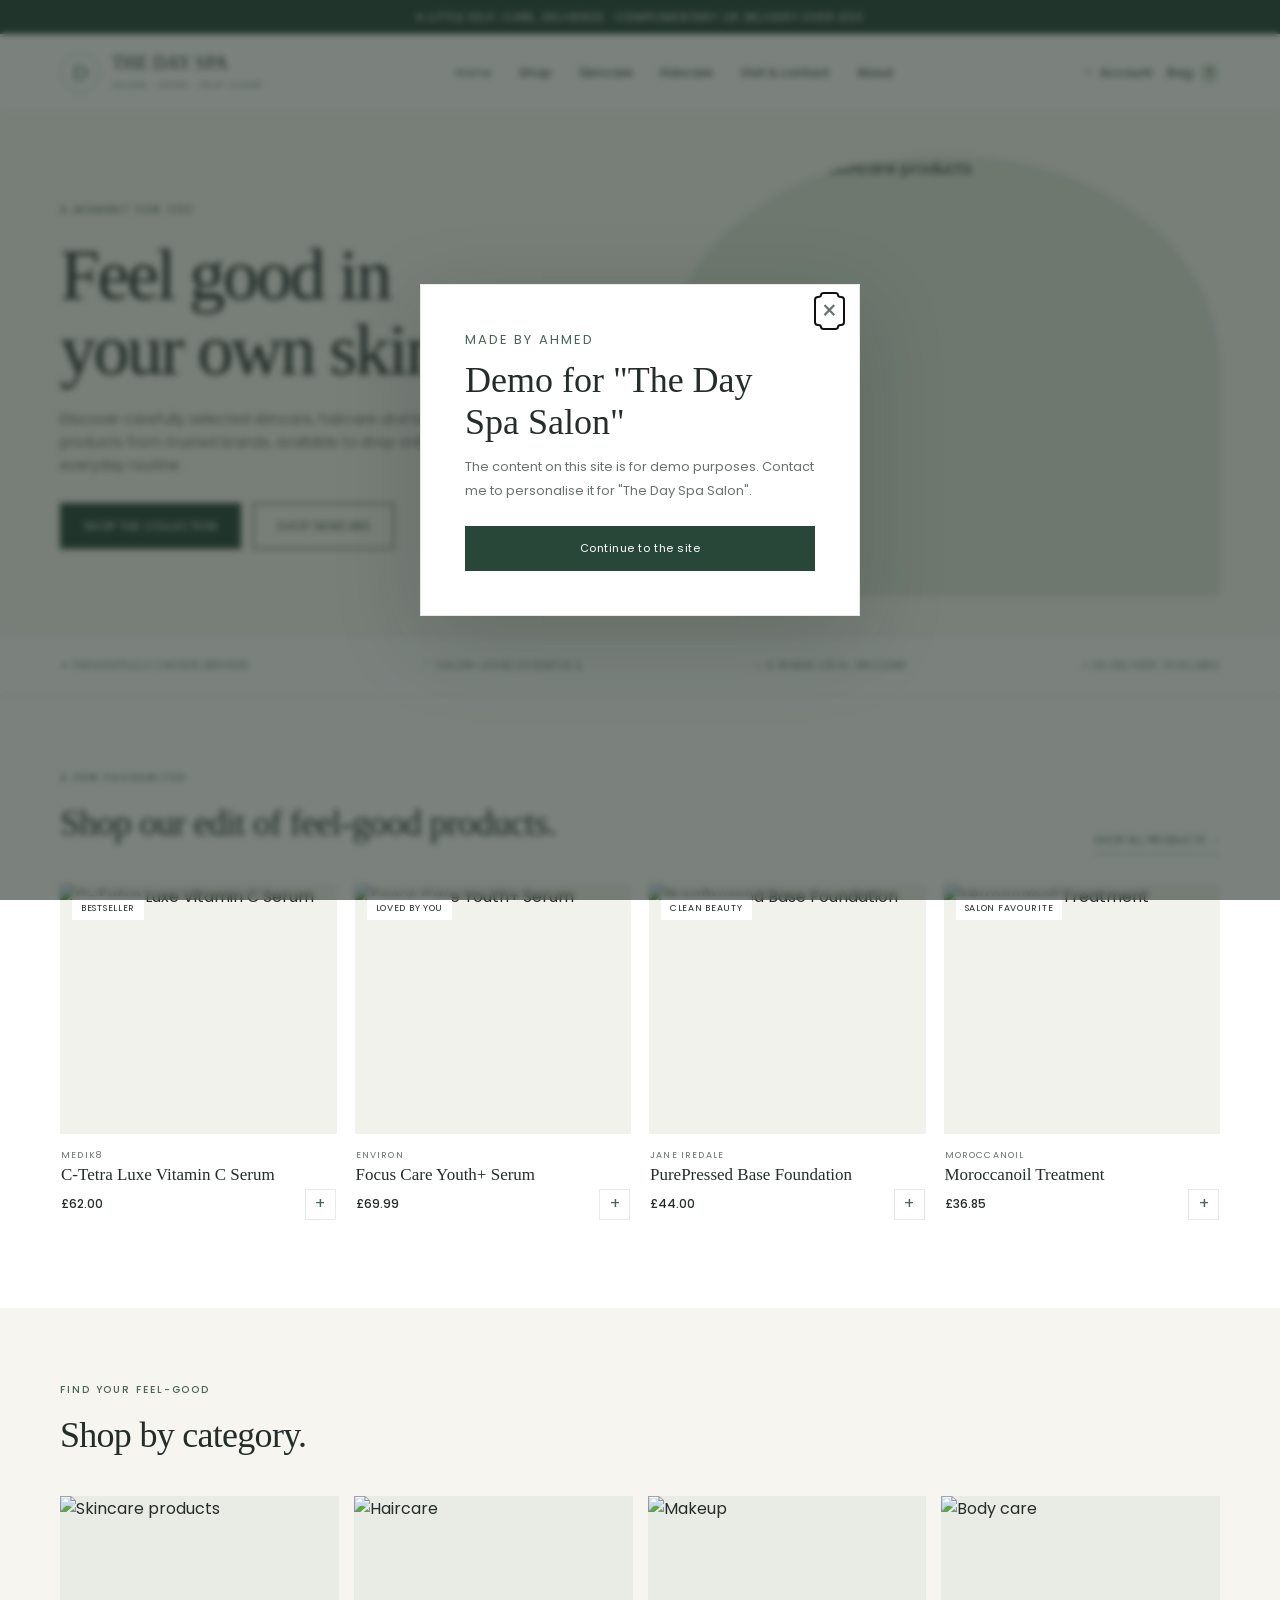
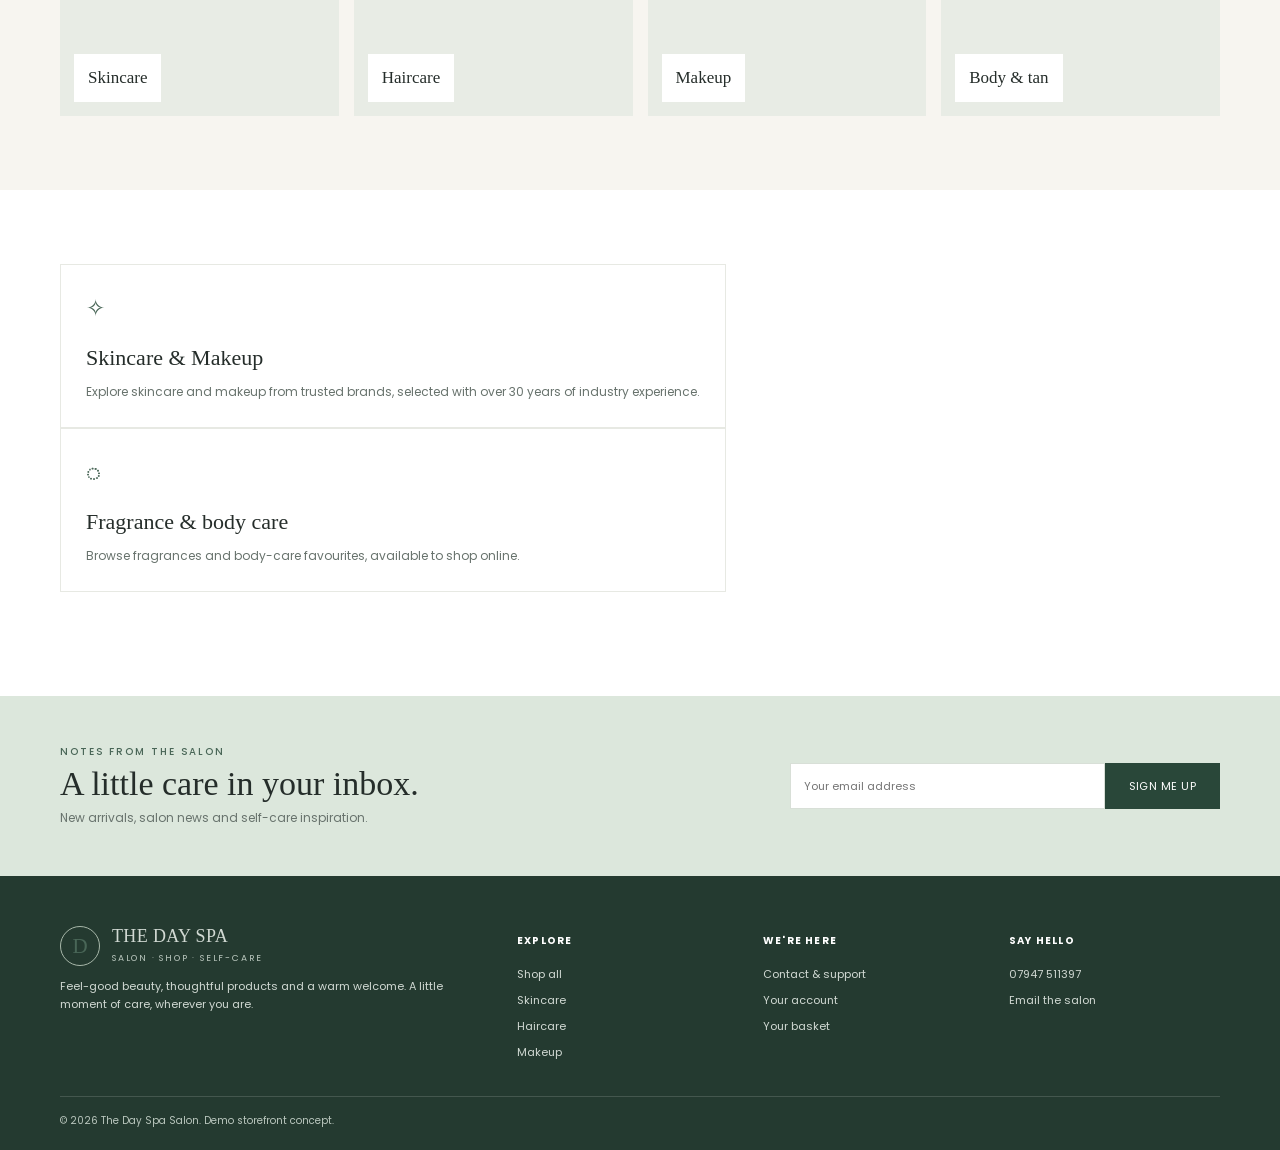
==== commit 2a927a12: "Modify demo notice text and increase font size Updated the demo notice content and adjusted font siz" ====
--- a/index.html
+++ b/index.html
@@ -33,8 +33,8 @@
 
 <dialog id="demo-notice" aria-labelledby="demo-notice-title">
   <button class="demo-notice-close" type="button" aria-label="Close notice">×</button>
-  <p class="demo-notice-label">A note about this website</p>
-  <h2 id="demo-notice-title">Demo concept by Ahmed</h2>
+  <p class="demo-notice-label">Made by Ahmed</p>
+  <h2 id="demo-notice-title">Demo for "The Day Spa Salon"</h2>
   <p>
     The content on this site is for demo purposes. Contact me to personalise
     it for "The Day Spa Salon".
@@ -74,7 +74,7 @@
   .demo-notice-label {
     margin: 0 0 10px;
     color: #496657;
-    font-size: 10px;
+    font-size: 13px;
     letter-spacing: 0.16em;
     text-transform: uppercase;
   }
